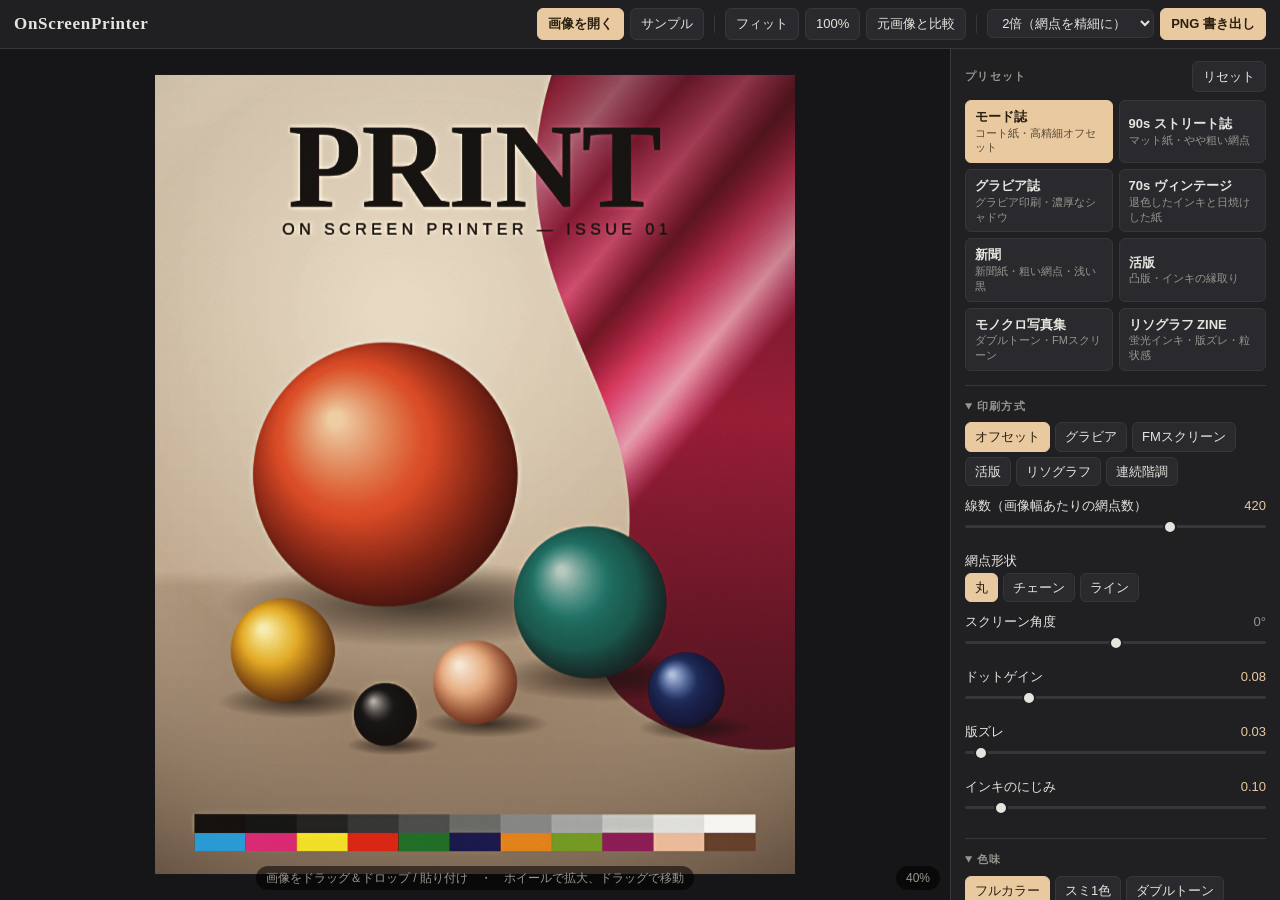
==== index.html @ b8d1e3e2 "Add print texture simulator (halftone, ink, paper) Browser tool that reproduces the look of printed " ====
<!doctype html>
<html lang="ja">
<head>
<meta charset="utf-8">
<meta name="viewport" content="width=device-width, initial-scale=1">
<title>OnScreenPrinter — 印刷物の質感シミュレーター</title>
<link rel="stylesheet" href="css/style.css">
</head>
<body>
<header>
  <h1>OnScreenPrinter</h1>
  <div class="tools">
    <button id="btn-open" type="button" class="primary">画像を開く</button>
    <button id="btn-sample" type="button">サンプル</button>
    <span class="sep"></span>
    <button id="btn-fit" type="button" title="全体を表示">フィット</button>
    <button id="btn-100" type="button" title="等倍表示">100%</button>
    <button id="btn-compare" type="button" title="押している間、元画像を表示（スペースキーでも可）">元画像と比較</button>
    <span class="sep"></span>
    <select id="export-scale" aria-label="書き出しサイズ">
      <option value="1">原寸</option>
      <option value="2" selected>2倍（網点を精細に）</option>
    </select>
    <button id="btn-export" type="button" class="primary">PNG 書き出し</button>
  </div>
  <input id="file" type="file" accept="image/*" hidden>
</header>
<main>
  <section id="stage">
    <canvas id="view"></canvas>
    <div id="hint">画像をドラッグ＆ドロップ / 貼り付け　・　ホイールで拡大、ドラッグで移動</div>
    <div id="zoom">100%</div>
    <div id="fatal" hidden></div>
  </section>
  <aside id="panel">
    <div class="panel-head">
      <h2>プリセット</h2>
      <button id="btn-reset" type="button">リセット</button>
    </div>
    <div id="presets"></div>
    <div id="controls"></div>
  </aside>
</main>
<script src="js/renderer.js"></script>
<script src="js/sample.js"></script>
<script src="js/app.js"></script>
</body>
</html>
---- css/style.css ----
:root {
  --bg: #161618;
  --panel: #202023;
  --panel-2: #2a2a2e;
  --line: #36363b;
  --text: #e6e4df;
  --muted: #98958f;
  --accent: #e8c9a0;
  --accent-ink: #2a1f10;
  color-scheme: dark;
}
* { box-sizing: border-box; }
html, body { height: 100%; margin: 0; }
body {
  display: flex;
  flex-direction: column;
  background: var(--bg);
  color: var(--text);
  font: 13px/1.5 -apple-system, BlinkMacSystemFont, "Hiragino Sans", "Noto Sans JP", "Yu Gothic UI", Meiryo, sans-serif;
  overflow: hidden;
}
[hidden] { display: none !important; }

header {
  display: flex;
  align-items: center;
  gap: 16px;
  padding: 8px 14px;
  background: var(--panel);
  border-bottom: 1px solid var(--line);
  flex-wrap: wrap;
}
h1 {
  margin: 0;
  font: 600 17px/1 Didot, "Bodoni MT", "Playfair Display", "Times New Roman", serif;
  letter-spacing: 0.04em;
}
.tools { display: flex; align-items: center; gap: 6px; flex-wrap: wrap; margin-left: auto; }
.sep { width: 1px; height: 18px; background: var(--line); margin: 0 4px; }

button, select {
  font: inherit;
  color: var(--text);
  background: var(--panel-2);
  border: 1px solid var(--line);
  border-radius: 6px;
  padding: 5px 10px;
  cursor: pointer;
}
button:hover, select:hover { border-color: #55555c; }
button:focus-visible, select:focus-visible, input:focus-visible { outline: 2px solid var(--accent); outline-offset: 1px; }
button.primary { background: var(--accent); border-color: var(--accent); color: var(--accent-ink); font-weight: 600; }
button.active { background: var(--accent); border-color: var(--accent); color: var(--accent-ink); }
button:disabled { opacity: 0.5; cursor: progress; }

main { flex: 1; display: flex; min-height: 0; }
#stage { position: relative; flex: 1; min-width: 0; background: var(--bg); }
#stage.drop::after {
  content: "ここにドロップ";
  position: absolute; inset: 12px;
  display: grid; place-items: center;
  border: 2px dashed var(--accent); border-radius: 12px;
  background: rgba(22, 22, 24, 0.7);
  font-size: 18px; color: var(--accent);
  pointer-events: none;
}
#view { position: absolute; inset: 0; width: 100%; height: 100%; display: block; cursor: grab; touch-action: none; }
#view:active { cursor: grabbing; }
#hint, #zoom {
  position: absolute; bottom: 10px;
  padding: 3px 10px; border-radius: 999px;
  background: rgba(0, 0, 0, 0.55); color: var(--muted);
  font-size: 12px; pointer-events: none;
}
#hint { left: 50%; transform: translateX(-50%); white-space: nowrap; max-width: calc(100% - 100px); overflow: hidden; text-overflow: ellipsis; }
#zoom { right: 10px; font-variant-numeric: tabular-nums; }
#fatal { position: absolute; inset: 0; display: grid; place-items: center; padding: 24px; text-align: center; background: var(--bg); }

#panel {
  width: 330px; flex: none;
  background: var(--panel);
  border-left: 1px solid var(--line);
  overflow-y: auto;
  padding: 12px 14px 32px;
}
.panel-head { display: flex; align-items: center; justify-content: space-between; margin-bottom: 8px; }
h2, summary {
  margin: 0;
  font-size: 11px; font-weight: 600; letter-spacing: 0.12em;
  color: var(--muted);
}
#presets { display: grid; grid-template-columns: 1fr 1fr; gap: 6px; margin-bottom: 14px; }
#presets button { text-align: left; padding: 7px 9px; line-height: 1.35; }
#presets strong { display: block; font-weight: 600; }
#presets span { display: block; font-size: 11px; color: var(--muted); }
#presets button.active span { color: var(--accent-ink); opacity: 0.75; }

.section { border-top: 1px solid var(--line); padding: 10px 0 6px; }
summary { cursor: pointer; padding: 2px 0 8px; user-select: none; }
.row { margin-bottom: 10px; }
.row-head { display: flex; justify-content: space-between; align-items: baseline; gap: 8px; margin-bottom: 2px; }
.row label { color: var(--text); }
output { color: var(--muted); font-variant-numeric: tabular-nums; cursor: pointer; }
output.changed { color: var(--accent); }
.row.inline { display: flex; align-items: center; gap: 8px; }
.row.inline label { flex: none; }
.row.inline select { flex: 1; min-width: 0; }
input[type="color"] { width: 36px; height: 28px; padding: 0; border: 1px solid var(--line); border-radius: 6px; background: none; cursor: pointer; flex: none; }

.chips { display: flex; flex-wrap: wrap; gap: 5px; }
.chips button { padding: 4px 9px; }

input[type="range"] {
  --track: var(--line);
  width: 100%; height: 18px; margin: 0;
  background: none; appearance: none; -webkit-appearance: none; cursor: pointer;
}
input[type="range"]::-webkit-slider-runnable-track { height: 3px; border-radius: 2px; background: var(--track); }
input[type="range"]::-moz-range-track { height: 3px; border-radius: 2px; background: var(--track); }
input[type="range"]::-webkit-slider-thumb {
  -webkit-appearance: none; width: 14px; height: 14px; margin-top: -5.5px;
  border-radius: 50%; background: var(--text); border: 2px solid var(--panel);
}
input[type="range"]::-moz-range-thumb { width: 12px; height: 12px; border-radius: 50%; background: var(--text); border: 2px solid var(--panel); }
.ink-c input[type="range"] { --track: #1c7fa8; }
.ink-m input[type="range"] { --track: #a8246a; }
.ink-y input[type="range"] { --track: #a89a1c; }
.ink-k input[type="range"] { --track: #6a6a70; }

@media (max-width: 760px) {
  body { overflow: auto; }
  main { flex-direction: column; }
  #stage { flex: none; height: 58vh; }
  #panel { width: 100%; border-left: 0; border-top: 1px solid var(--line); overflow: visible; }
  .tools { margin-left: 0; }
  #hint { display: none; }
}
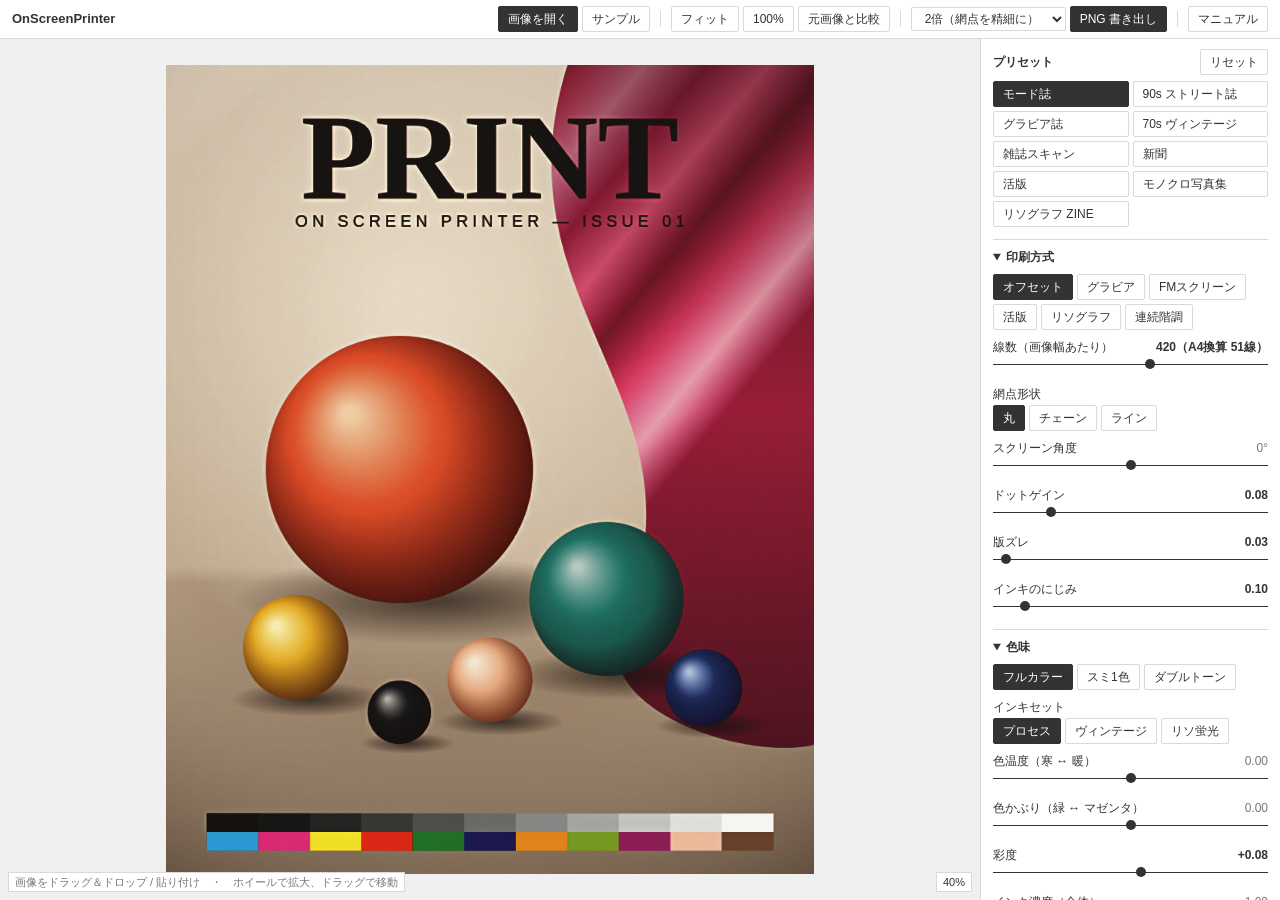
==== commit 86c262b5: "Add user manual and distribution zip build script Also fix tone banding in scan mode: jitter the per" ====
--- a/index.html
+++ b/index.html
@@ -22,6 +22,8 @@
       <option value="2" selected>2倍（網点を精細に）</option>
     </select>
     <button id="btn-export" type="button" class="primary">PNG 書き出し</button>
+    <span class="sep"></span>
+    <a class="btn" href="manual.html" target="_blank" rel="noopener">マニュアル</a>
   </div>
   <input id="file" type="file" accept="image/*" hidden>
 </header>
--- a/css/style.css
+++ b/css/style.css
@@ -1,22 +1,19 @@
 :root {
-  --bg: #161618;
-  --panel: #202023;
-  --panel-2: #2a2a2e;
-  --line: #36363b;
-  --text: #e6e4df;
-  --muted: #98958f;
-  --accent: #e8c9a0;
-  --accent-ink: #2a1f10;
-  color-scheme: dark;
+  --ink: #333;
+  --paper: #fff;
+  --line: #d9d9d9;
+  --muted: #777;
+  --stage: #f0f0f0;
+  color-scheme: light;
 }
 * { box-sizing: border-box; }
 html, body { height: 100%; margin: 0; }
 body {
   display: flex;
   flex-direction: column;
-  background: var(--bg);
-  color: var(--text);
-  font: 13px/1.5 -apple-system, BlinkMacSystemFont, "Hiragino Sans", "Noto Sans JP", "Yu Gothic UI", Meiryo, sans-serif;
+  background: var(--paper);
+  color: var(--ink);
+  font: 12px/1.5 -apple-system, BlinkMacSystemFont, "Hiragino Sans", "Noto Sans JP", "Yu Gothic UI", Meiryo, sans-serif;
   overflow: hidden;
 }
 [hidden] { display: none !important; }
@@ -25,107 +22,87 @@
   display: flex;
   align-items: center;
   gap: 16px;
-  padding: 8px 14px;
-  background: var(--panel);
+  padding: 6px 12px;
   border-bottom: 1px solid var(--line);
   flex-wrap: wrap;
 }
-h1 {
-  margin: 0;
-  font: 600 17px/1 Didot, "Bodoni MT", "Playfair Display", "Times New Roman", serif;
-  letter-spacing: 0.04em;
-}
-.tools { display: flex; align-items: center; gap: 6px; flex-wrap: wrap; margin-left: auto; }
-.sep { width: 1px; height: 18px; background: var(--line); margin: 0 4px; }
+h1 { margin: 0; font-size: 13px; font-weight: 600; }
+.tools { display: flex; align-items: center; gap: 4px; flex-wrap: wrap; margin-left: auto; }
+.sep { width: 1px; height: 16px; background: var(--line); margin: 0 6px; }
 
-button, select {
+button, select, a.btn {
   font: inherit;
-  color: var(--text);
-  background: var(--panel-2);
+  color: var(--ink);
+  background: var(--paper);
   border: 1px solid var(--line);
-  border-radius: 6px;
-  padding: 5px 10px;
+  border-radius: 2px;
+  padding: 3px 9px;
   cursor: pointer;
 }
-button:hover, select:hover { border-color: #55555c; }
-button:focus-visible, select:focus-visible, input:focus-visible { outline: 2px solid var(--accent); outline-offset: 1px; }
-button.primary { background: var(--accent); border-color: var(--accent); color: var(--accent-ink); font-weight: 600; }
-button.active { background: var(--accent); border-color: var(--accent); color: var(--accent-ink); }
+a.btn { text-decoration: none; display: inline-block; line-height: inherit; }
+button:hover, select:hover, a.btn:hover { border-color: var(--ink); }
+button:focus-visible, select:focus-visible, input:focus-visible { outline: 2px solid var(--ink); outline-offset: 1px; }
+button.primary, button.active { background: var(--ink); border-color: var(--ink); color: var(--paper); }
 button:disabled { opacity: 0.5; cursor: progress; }
 
 main { flex: 1; display: flex; min-height: 0; }
-#stage { position: relative; flex: 1; min-width: 0; background: var(--bg); }
+#stage { position: relative; flex: 1; min-width: 0; background: var(--stage); }
 #stage.drop::after {
   content: "ここにドロップ";
-  position: absolute; inset: 12px;
+  position: absolute; inset: 8px;
   display: grid; place-items: center;
-  border: 2px dashed var(--accent); border-radius: 12px;
-  background: rgba(22, 22, 24, 0.7);
-  font-size: 18px; color: var(--accent);
+  border: 1px dashed var(--ink);
+  background: rgba(255, 255, 255, 0.85);
+  font-size: 14px;
   pointer-events: none;
 }
 #view { position: absolute; inset: 0; width: 100%; height: 100%; display: block; cursor: grab; touch-action: none; }
 #view:active { cursor: grabbing; }
 #hint, #zoom {
-  position: absolute; bottom: 10px;
-  padding: 3px 10px; border-radius: 999px;
-  background: rgba(0, 0, 0, 0.55); color: var(--muted);
-  font-size: 12px; pointer-events: none;
+  position: absolute; bottom: 8px;
+  padding: 1px 6px;
+  background: var(--paper); border: 1px solid var(--line); color: var(--muted);
+  font-size: 11px; pointer-events: none;
 }
-#hint { left: 50%; transform: translateX(-50%); white-space: nowrap; max-width: calc(100% - 100px); overflow: hidden; text-overflow: ellipsis; }
-#zoom { right: 10px; font-variant-numeric: tabular-nums; }
-#fatal { position: absolute; inset: 0; display: grid; place-items: center; padding: 24px; text-align: center; background: var(--bg); }
+#hint { left: 8px; white-space: nowrap; max-width: calc(100% - 80px); overflow: hidden; text-overflow: ellipsis; }
+#zoom { right: 8px; color: var(--ink); font-variant-numeric: tabular-nums; }
+#fatal { position: absolute; inset: 0; display: grid; place-items: center; padding: 24px; text-align: center; background: var(--paper); }
 
 #panel {
-  width: 330px; flex: none;
-  background: var(--panel);
+  width: 300px; flex: none;
   border-left: 1px solid var(--line);
   overflow-y: auto;
-  padding: 12px 14px 32px;
+  padding: 10px 12px 24px;
 }
-.panel-head { display: flex; align-items: center; justify-content: space-between; margin-bottom: 8px; }
-h2, summary {
-  margin: 0;
-  font-size: 11px; font-weight: 600; letter-spacing: 0.12em;
-  color: var(--muted);
-}
-#presets { display: grid; grid-template-columns: 1fr 1fr; gap: 6px; margin-bottom: 14px; }
-#presets button { text-align: left; padding: 7px 9px; line-height: 1.35; }
-#presets strong { display: block; font-weight: 600; }
-#presets span { display: block; font-size: 11px; color: var(--muted); }
-#presets button.active span { color: var(--accent-ink); opacity: 0.75; }
+.panel-head { display: flex; align-items: center; justify-content: space-between; margin-bottom: 6px; }
+h2, summary { margin: 0; font-size: 12px; font-weight: 600; }
+#presets { display: grid; grid-template-columns: 1fr 1fr; gap: 4px; margin-bottom: 12px; }
+#presets button { text-align: left; }
 
-.section { border-top: 1px solid var(--line); padding: 10px 0 6px; }
-summary { cursor: pointer; padding: 2px 0 8px; user-select: none; }
-.row { margin-bottom: 10px; }
-.row-head { display: flex; justify-content: space-between; align-items: baseline; gap: 8px; margin-bottom: 2px; }
-.row label { color: var(--text); }
+.section { border-top: 1px solid var(--line); padding: 8px 0 2px; }
+summary { cursor: pointer; padding-bottom: 6px; user-select: none; }
+.row { margin-bottom: 8px; }
+.row-head { display: flex; justify-content: space-between; align-items: baseline; gap: 8px; }
 output { color: var(--muted); font-variant-numeric: tabular-nums; cursor: pointer; }
-output.changed { color: var(--accent); }
+output.changed { color: var(--ink); font-weight: 600; }
 .row.inline { display: flex; align-items: center; gap: 8px; }
 .row.inline label { flex: none; }
 .row.inline select { flex: 1; min-width: 0; }
-input[type="color"] { width: 36px; height: 28px; padding: 0; border: 1px solid var(--line); border-radius: 6px; background: none; cursor: pointer; flex: none; }
+input[type="color"] { width: 32px; height: 24px; padding: 0; border: 1px solid var(--line); border-radius: 2px; background: none; cursor: pointer; flex: none; }
 
-.chips { display: flex; flex-wrap: wrap; gap: 5px; }
-.chips button { padding: 4px 9px; }
+.chips { display: flex; flex-wrap: wrap; gap: 4px; margin-top: 2px; }
 
 input[type="range"] {
-  --track: var(--line);
-  width: 100%; height: 18px; margin: 0;
+  width: 100%; height: 16px; margin: 0;
   background: none; appearance: none; -webkit-appearance: none; cursor: pointer;
 }
-input[type="range"]::-webkit-slider-runnable-track { height: 3px; border-radius: 2px; background: var(--track); }
-input[type="range"]::-moz-range-track { height: 3px; border-radius: 2px; background: var(--track); }
+input[type="range"]::-webkit-slider-runnable-track { height: 1px; background: var(--ink); }
+input[type="range"]::-moz-range-track { height: 1px; background: var(--ink); }
 input[type="range"]::-webkit-slider-thumb {
-  -webkit-appearance: none; width: 14px; height: 14px; margin-top: -5.5px;
-  border-radius: 50%; background: var(--text); border: 2px solid var(--panel);
+  -webkit-appearance: none; width: 10px; height: 10px; margin-top: -4.5px;
+  border-radius: 50%; background: var(--ink); border: 0;
 }
-input[type="range"]::-moz-range-thumb { width: 12px; height: 12px; border-radius: 50%; background: var(--text); border: 2px solid var(--panel); }
-.ink-c input[type="range"] { --track: #1c7fa8; }
-.ink-m input[type="range"] { --track: #a8246a; }
-.ink-y input[type="range"] { --track: #a89a1c; }
-.ink-k input[type="range"] { --track: #6a6a70; }
+input[type="range"]::-moz-range-thumb { width: 10px; height: 10px; border-radius: 50%; background: var(--ink); border: 0; }
 
 @media (max-width: 760px) {
   body { overflow: auto; }
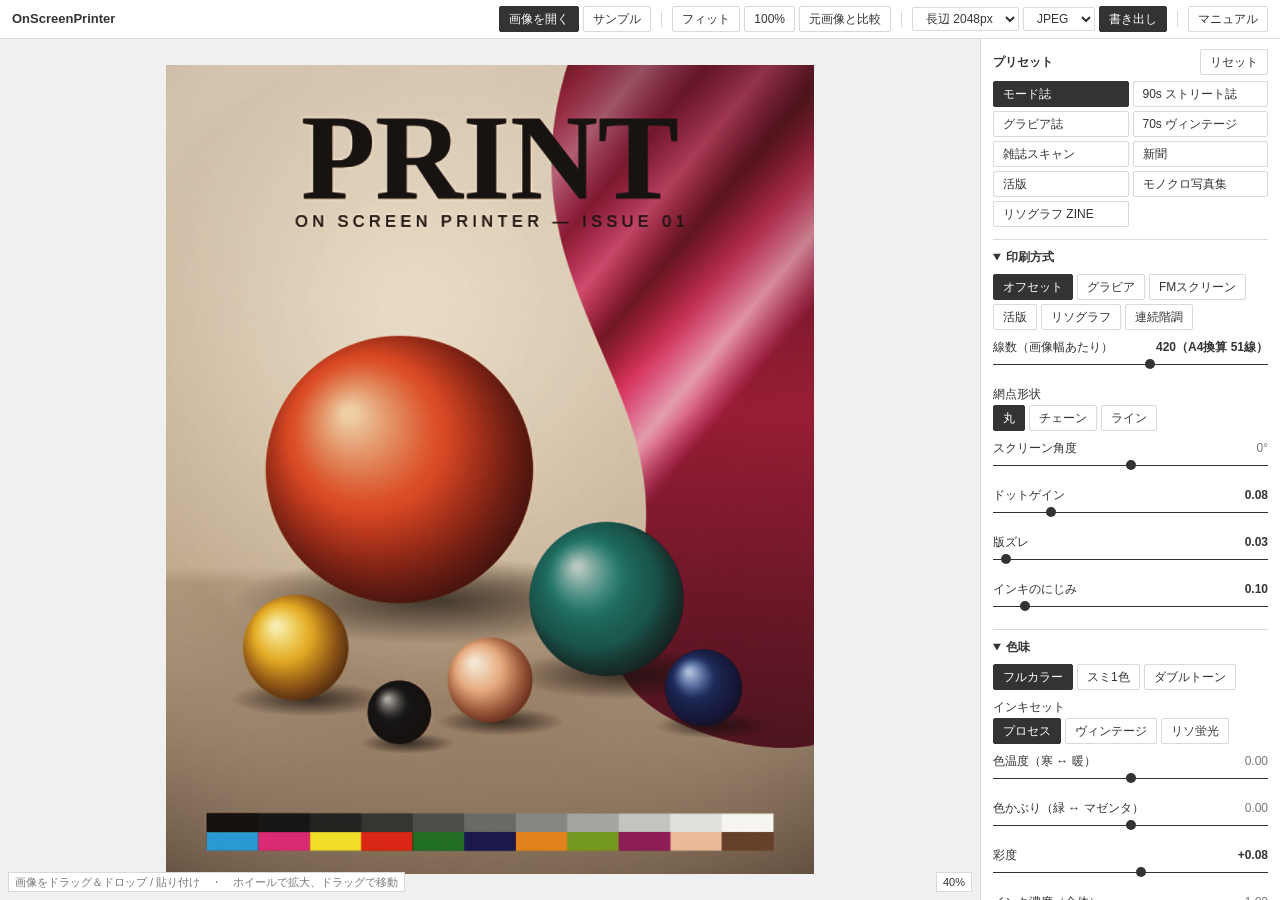
==== commit 37e0c8c5: "Blend halftone dots into blur by default; JPEG and sized export Halftone blur is now computed analyt" ====
--- a/index.html
+++ b/index.html
@@ -18,10 +18,15 @@
     <button id="btn-compare" type="button" title="押している間、元画像を表示（スペースキーでも可）">元画像と比較</button>
     <span class="sep"></span>
     <select id="export-scale" aria-label="書き出しサイズ">
-      <option value="1">原寸</option>
-      <option value="2" selected>2倍（網点を精細に）</option>
+      <option value="2048" selected>長辺 2048px</option>
+      <option value="4096">長辺 4096px</option>
+      <option value="8192">長辺 8192px</option>
     </select>
-    <button id="btn-export" type="button" class="primary">PNG 書き出し</button>
+    <select id="export-format" aria-label="書き出し形式">
+      <option value="image/jpeg" selected>JPEG</option>
+      <option value="image/png">PNG</option>
+    </select>
+    <button id="btn-export" type="button" class="primary">書き出し</button>
     <span class="sep"></span>
     <a class="btn" href="manual.html" target="_blank" rel="noopener">マニュアル</a>
   </div>
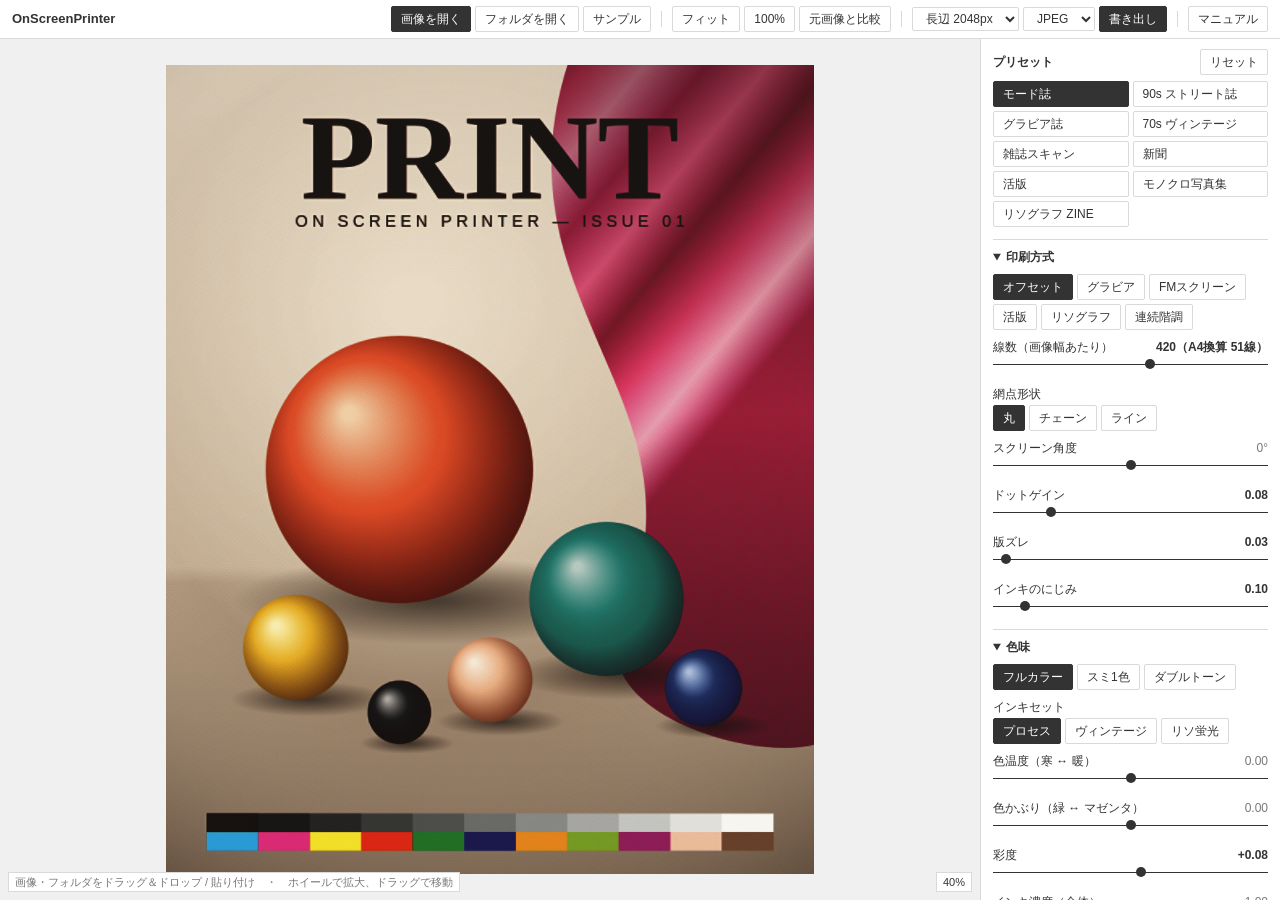
==== commit 8d06382a: "Import multiple images and folders; export all as zip Open several files, a folder (including subfol" ====
--- a/index.html
+++ b/index.html
@@ -11,6 +11,7 @@
   <h1>OnScreenPrinter</h1>
   <div class="tools">
     <button id="btn-open" type="button" class="primary">画像を開く</button>
+    <button id="btn-folder" type="button">フォルダを開く</button>
     <button id="btn-sample" type="button">サンプル</button>
     <span class="sep"></span>
     <button id="btn-fit" type="button" title="全体を表示">フィット</button>
@@ -30,15 +31,28 @@
     <span class="sep"></span>
     <a class="btn" href="manual.html" target="_blank" rel="noopener">マニュアル</a>
   </div>
-  <input id="file" type="file" accept="image/*" hidden>
+  <input id="file" type="file" accept="image/*" multiple hidden>
+  <input id="folder" type="file" webkitdirectory multiple hidden>
 </header>
 <main>
-  <section id="stage">
-    <canvas id="view"></canvas>
-    <div id="hint">画像をドラッグ＆ドロップ / 貼り付け　・　ホイールで拡大、ドラッグで移動</div>
-    <div id="zoom">100%</div>
-    <div id="fatal" hidden></div>
-  </section>
+  <div id="viewer">
+    <section id="stage">
+      <canvas id="view"></canvas>
+      <div id="hint">画像・フォルダをドラッグ＆ドロップ / 貼り付け　・　ホイールで拡大、ドラッグで移動</div>
+      <div id="zoom">100%</div>
+      <div id="fatal" hidden></div>
+    </section>
+    <section id="strip" hidden aria-label="読み込んだ画像">
+      <div class="strip-bar">
+        <span id="strip-count"></span>
+        <span id="strip-status" role="status"></span>
+        <span class="grow"></span>
+        <button id="btn-clear" type="button">一覧を空にする</button>
+        <button id="btn-export-all" type="button" class="primary">すべて書き出し（zip）</button>
+      </div>
+      <div id="thumbs" role="listbox" aria-label="画像の一覧"></div>
+    </section>
+  </div>
   <aside id="panel">
     <div class="panel-head">
       <h2>プリセット</h2>
@@ -50,6 +64,7 @@
 </main>
 <script src="js/renderer.js"></script>
 <script src="js/sample.js"></script>
+<script src="js/zip.js"></script>
 <script src="js/app.js"></script>
 </body>
 </html>
--- a/css/style.css
+++ b/css/style.css
@@ -46,7 +46,30 @@
 button:disabled { opacity: 0.5; cursor: progress; }
 
 main { flex: 1; display: flex; min-height: 0; }
-#stage { position: relative; flex: 1; min-width: 0; background: var(--stage); }
+#viewer { flex: 1; min-width: 0; display: flex; flex-direction: column; }
+#stage { position: relative; flex: 1; min-width: 0; min-height: 0; background: var(--stage); }
+
+#strip { flex: none; border-top: 1px solid var(--line); background: var(--paper); }
+.strip-bar { display: flex; align-items: center; gap: 8px; padding: 4px 8px; }
+.strip-bar .grow { flex: 1; }
+#strip-count { font-weight: 600; }
+#strip-status { color: var(--muted); }
+#thumbs { display: flex; gap: 6px; overflow-x: auto; padding: 2px 8px 8px; }
+.thumb {
+  position: relative; flex: none;
+  height: 72px; min-width: 48px; padding: 0;
+  border: 1px solid var(--line); border-radius: 2px; background: var(--stage);
+  overflow: hidden;
+}
+.thumb canvas { display: block; height: 100%; width: auto; }
+.thumb.active { outline: 2px solid var(--ink); outline-offset: -2px; border-color: var(--ink); }
+.thumb.error { display: grid; place-items: center; width: 72px; color: var(--muted); font-size: 11px; }
+.thumb .remove {
+  position: absolute; top: 2px; right: 2px;
+  width: 18px; height: 18px; padding: 0; line-height: 16px; font-size: 12px;
+  border-radius: 50%; display: none;
+}
+.thumb:hover .remove, .thumb:focus-within .remove { display: block; }
 #stage.drop::after {
   content: "ここにドロップ";
   position: absolute; inset: 8px;
@@ -107,6 +130,7 @@
 @media (max-width: 760px) {
   body { overflow: auto; }
   main { flex-direction: column; }
+  #viewer { flex: none; }
   #stage { flex: none; height: 58vh; }
   #panel { width: 100%; border-left: 0; border-top: 1px solid var(--line); overflow: visible; }
   .tools { margin-left: 0; }
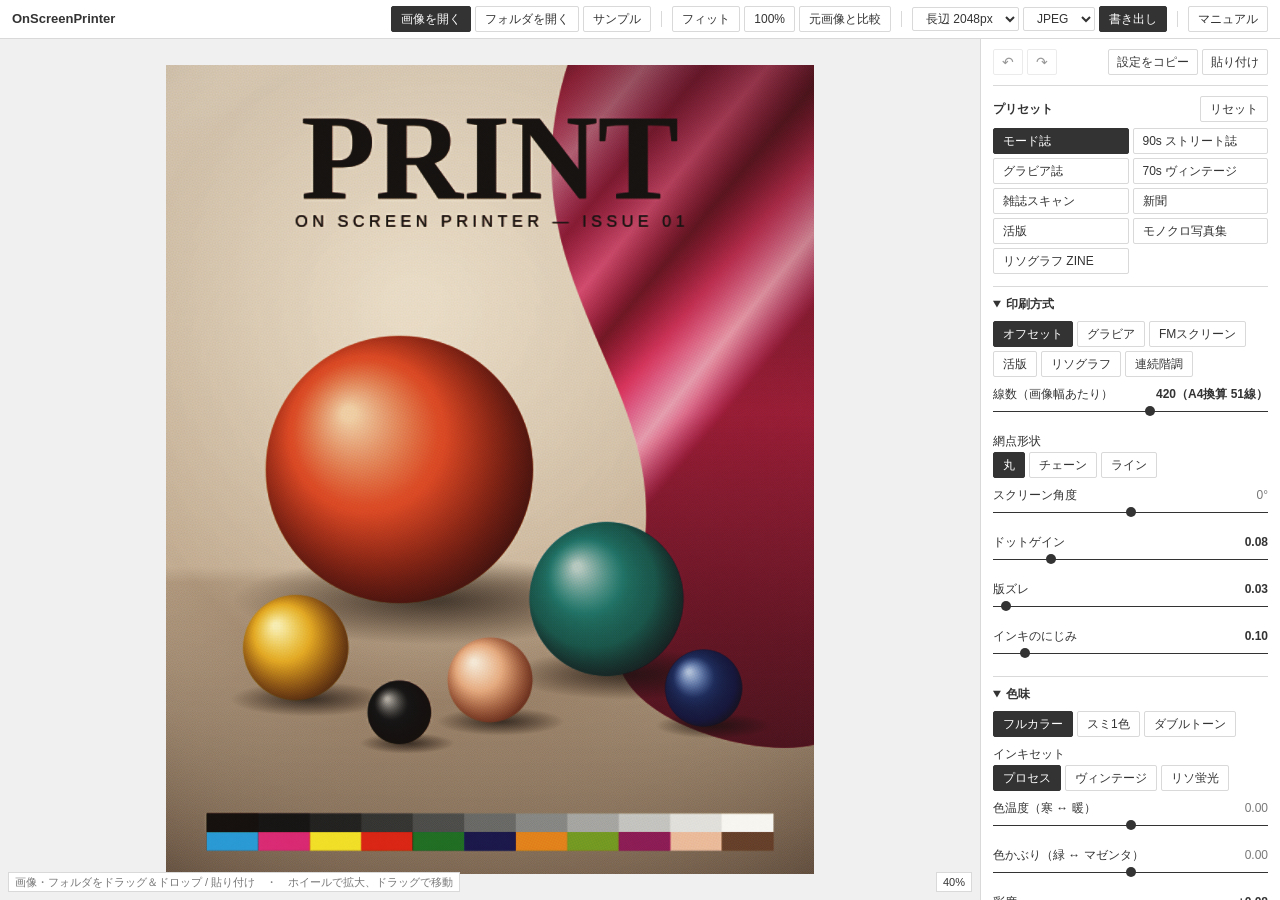
==== commit da4db501: "Add undo/redo for settings and settings copy/paste Settings changes are recorded per operation (a sl" ====
--- a/index.html
+++ b/index.html
@@ -40,6 +40,7 @@
       <canvas id="view"></canvas>
       <div id="hint">画像・フォルダをドラッグ＆ドロップ / 貼り付け　・　ホイールで拡大、ドラッグで移動</div>
       <div id="zoom">100%</div>
+      <div id="toast" role="status" aria-live="polite"></div>
       <div id="fatal" hidden></div>
     </section>
     <section id="strip" hidden aria-label="読み込んだ画像">
@@ -54,6 +55,13 @@
     </section>
   </div>
   <aside id="panel">
+    <div class="panel-tools">
+      <button id="btn-undo" type="button" class="icon" aria-label="元に戻す" disabled>↶</button>
+      <button id="btn-redo" type="button" class="icon" aria-label="やり直す" disabled>↷</button>
+      <span class="grow"></span>
+      <button id="btn-copy" type="button" title="設定を文字としてコピーします。メモやチャットに貼って共有できます">設定をコピー</button>
+      <button id="btn-paste" type="button" title="コピーした設定を読み込みます">貼り付け</button>
+    </div>
     <div class="panel-head">
       <h2>プリセット</h2>
       <button id="btn-reset" type="button">リセット</button>
--- a/css/style.css
+++ b/css/style.css
@@ -97,6 +97,17 @@
   overflow-y: auto;
   padding: 10px 12px 24px;
 }
+.panel-tools { display: flex; gap: 4px; padding-bottom: 10px; margin-bottom: 10px; border-bottom: 1px solid var(--line); }
+.panel-tools .grow { flex: 1; }
+.panel-tools button { padding: 3px 8px; white-space: nowrap; }
+.panel-tools button.icon { width: 30px; padding: 3px 0; font-size: 14px; line-height: 1.2; }
+#toast {
+  position: absolute; top: 10px; left: 50%; transform: translateX(-50%);
+  max-width: calc(100% - 32px); padding: 5px 12px;
+  background: var(--ink); color: var(--paper); border-radius: 2px;
+  opacity: 0; transition: opacity 0.2s; pointer-events: none;
+}
+#toast.show { opacity: 1; }
 .panel-head { display: flex; align-items: center; justify-content: space-between; margin-bottom: 6px; }
 h2, summary { margin: 0; font-size: 12px; font-weight: 600; }
 #presets { display: grid; grid-template-columns: 1fr 1fr; gap: 4px; margin-bottom: 12px; }
